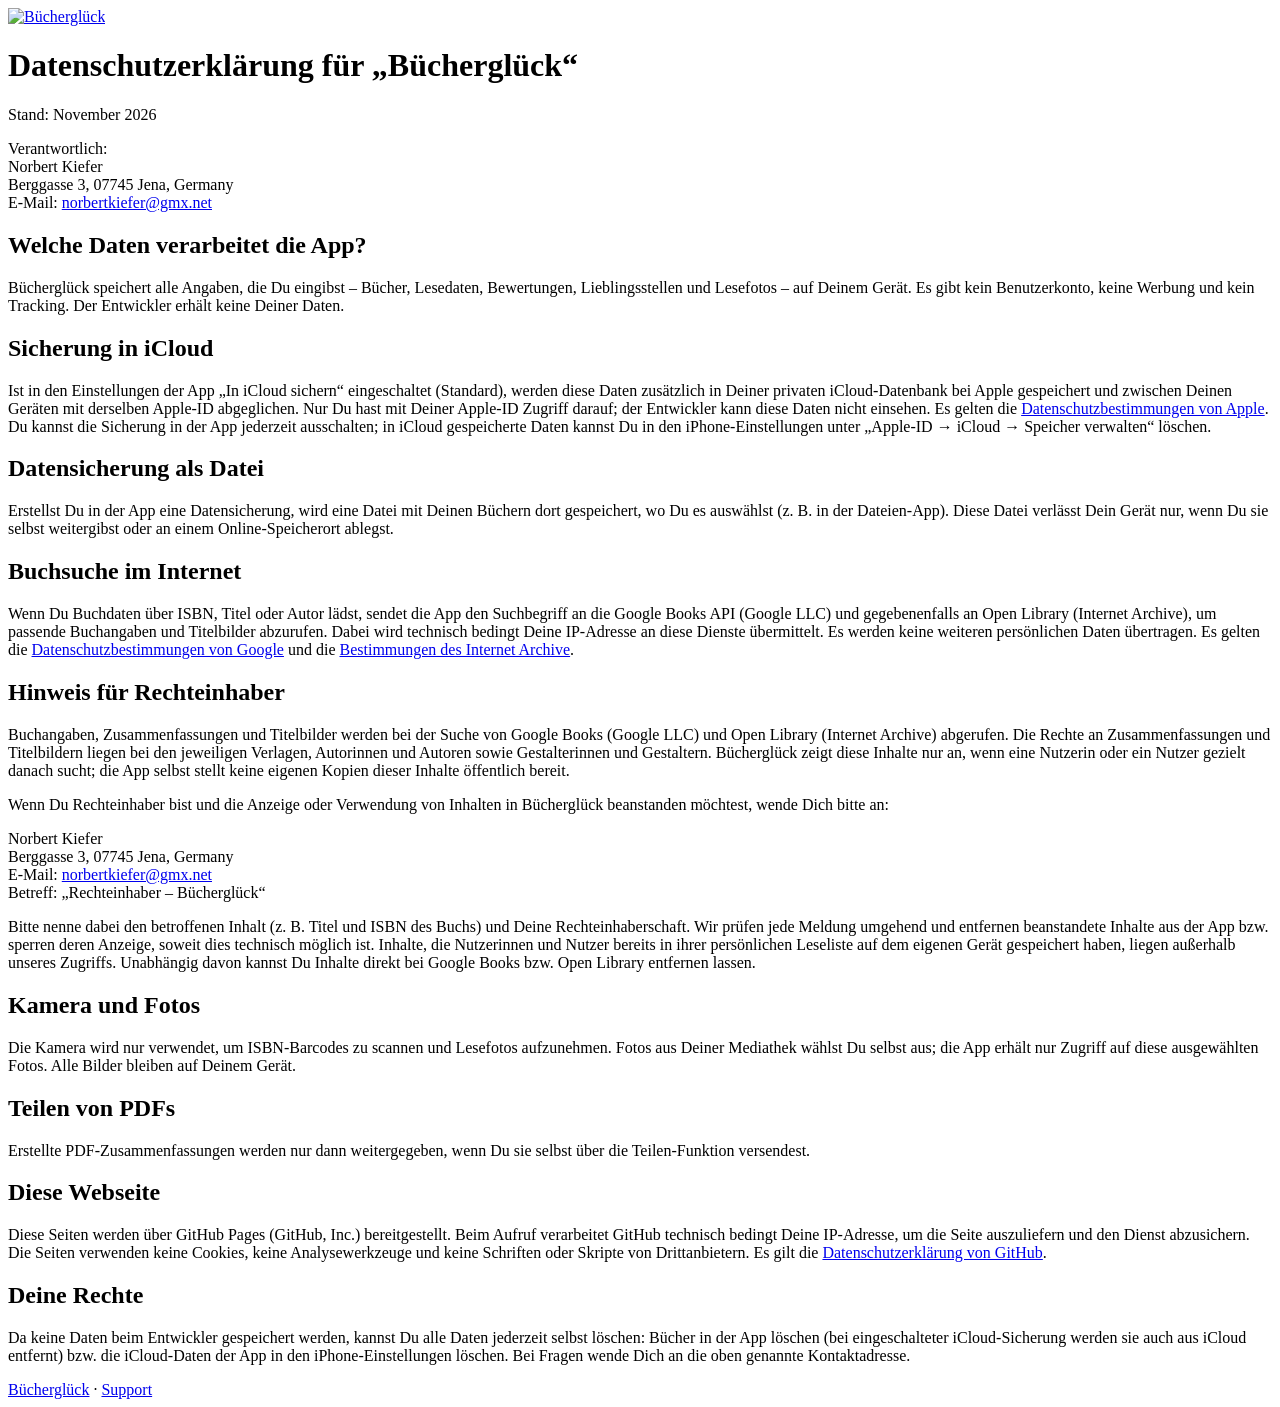
==== datenschutz.html @ dd7f5f45 "Add files via upload" ====
<!DOCTYPE html>
<html lang="de">
<head>
    <meta charset="utf-8">
    <meta name="viewport" content="width=device-width, initial-scale=1">
    <title>Bücherglück – Datenschutzerklärung</title>
    <link rel="stylesheet" href="stil.css">
</head>
<body>
<main>
    <header>
        <a href="index.html"><img src="icon.png" alt="Bücherglück"></a>
        <h1>Datenschutzerklärung für „Bücherglück“</h1>
    </header>

    <p class="stand">Stand: November 2026</p>

    <p>Verantwortlich:<br>
    Norbert Kiefer<br>
    Berggasse 3, 07745 Jena, Germany<br>
    E-Mail: <a href="mailto:norbertkiefer@gmx.net">norbertkiefer@gmx.net</a></p>

    <h2>Welche Daten verarbeitet die App?</h2>
    <p>Bücherglück speichert alle Angaben, die Du eingibst – Bücher, Lesedaten, Bewertungen, Lieblingsstellen und Lesefotos – auf Deinem Gerät. Es gibt kein Benutzerkonto, keine Werbung und kein Tracking. Der Entwickler erhält keine Deiner Daten.</p>

    <h2>Sicherung in iCloud</h2>
    <p>Ist in den Einstellungen der App „In iCloud sichern“ eingeschaltet (Standard), werden diese Daten zusätzlich in Deiner privaten iCloud-Datenbank bei Apple gespeichert und zwischen Deinen Geräten mit derselben Apple-ID abgeglichen. Nur Du hast mit Deiner Apple-ID Zugriff darauf; der Entwickler kann diese Daten nicht einsehen. Es gelten die <a href="https://www.apple.com/de/legal/privacy/">Datenschutzbestimmungen von Apple</a>. Du kannst die Sicherung in der App jederzeit ausschalten; in iCloud gespeicherte Daten kannst Du in den iPhone-Einstellungen unter „Apple-ID → iCloud → Speicher verwalten“ löschen.</p>

    <h2>Datensicherung als Datei</h2>
    <p>Erstellst Du in der App eine Datensicherung, wird eine Datei mit Deinen Büchern dort gespeichert, wo Du es auswählst (z. B. in der Dateien-App). Diese Datei verlässt Dein Gerät nur, wenn Du sie selbst weitergibst oder an einem Online-Speicherort ablegst.</p>

    <h2>Buchsuche im Internet</h2>
    <p>Wenn Du Buchdaten über ISBN, Titel oder Autor lädst, sendet die App den Suchbegriff an die Google Books API (Google LLC) und gegebenenfalls an Open Library (Internet Archive), um passende Buchangaben und Titelbilder abzurufen. Dabei wird technisch bedingt Deine IP-Adresse an diese Dienste übermittelt. Es werden keine weiteren persönlichen Daten übertragen. Es gelten die <a href="https://policies.google.com/privacy">Datenschutzbestimmungen von Google</a> und die <a href="https://archive.org/about/terms.php">Bestimmungen des Internet Archive</a>.</p>

    <h2>Hinweis für Rechteinhaber</h2>
    <p>Buchangaben, Zusammenfassungen und Titelbilder werden bei der Suche von Google Books (Google LLC) und Open Library (Internet Archive) abgerufen. Die Rechte an Zusammenfassungen und Titelbildern liegen bei den jeweiligen Verlagen, Autorinnen und Autoren sowie Gestalterinnen und Gestaltern. Bücherglück zeigt diese Inhalte nur an, wenn eine Nutzerin oder ein Nutzer gezielt danach sucht; die App selbst stellt keine eigenen Kopien dieser Inhalte öffentlich bereit.</p>
    <p>Wenn Du Rechteinhaber bist und die Anzeige oder Verwendung von Inhalten in Bücherglück beanstanden möchtest, wende Dich bitte an:</p>
    <p>Norbert Kiefer<br>
    Berggasse 3, 07745 Jena, Germany<br>
    E-Mail: <a href="mailto:norbertkiefer@gmx.net">norbertkiefer@gmx.net</a><br>
    Betreff: „Rechteinhaber – Bücherglück“</p>
    <p>Bitte nenne dabei den betroffenen Inhalt (z. B. Titel und ISBN des Buchs) und Deine Rechteinhaberschaft. Wir prüfen jede Meldung umgehend und entfernen beanstandete Inhalte aus der App bzw. sperren deren Anzeige, soweit dies technisch möglich ist. Inhalte, die Nutzerinnen und Nutzer bereits in ihrer persönlichen Leseliste auf dem eigenen Gerät gespeichert haben, liegen außerhalb unseres Zugriffs. Unabhängig davon kannst Du Inhalte direkt bei Google Books bzw. Open Library entfernen lassen.</p>

    <h2>Kamera und Fotos</h2>
    <p>Die Kamera wird nur verwendet, um ISBN-Barcodes zu scannen und Lesefotos aufzunehmen. Fotos aus Deiner Mediathek wählst Du selbst aus; die App erhält nur Zugriff auf diese ausgewählten Fotos. Alle Bilder bleiben auf Deinem Gerät.</p>

    <h2>Teilen von PDFs</h2>
    <p>Erstellte PDF-Zusammenfassungen werden nur dann weitergegeben, wenn Du sie selbst über die Teilen-Funktion versendest.</p>

    <h2>Diese Webseite</h2>
    <p>Diese Seiten werden über GitHub Pages (GitHub, Inc.) bereitgestellt. Beim Aufruf verarbeitet GitHub technisch bedingt Deine IP-Adresse, um die Seite auszuliefern und den Dienst abzusichern. Die Seiten verwenden keine Cookies, keine Analysewerkzeuge und keine Schriften oder Skripte von Drittanbietern. Es gilt die <a href="https://docs.github.com/de/site-policy/privacy-policies/github-general-privacy-statement">Datenschutzerklärung von GitHub</a>.</p>

    <h2>Deine Rechte</h2>
    <p>Da keine Daten beim Entwickler gespeichert werden, kannst Du alle Daten jederzeit selbst löschen: Bücher in der App löschen (bei eingeschalteter iCloud-Sicherung werden sie auch aus iCloud entfernt) bzw. die iCloud-Daten der App in den iPhone-Einstellungen löschen. Bei Fragen wende Dich an die oben genannte Kontaktadresse.</p>

    <footer><a href="index.html">Bücherglück</a> · <a href="support.html">Support</a></footer>
</main>
</body>
</html>
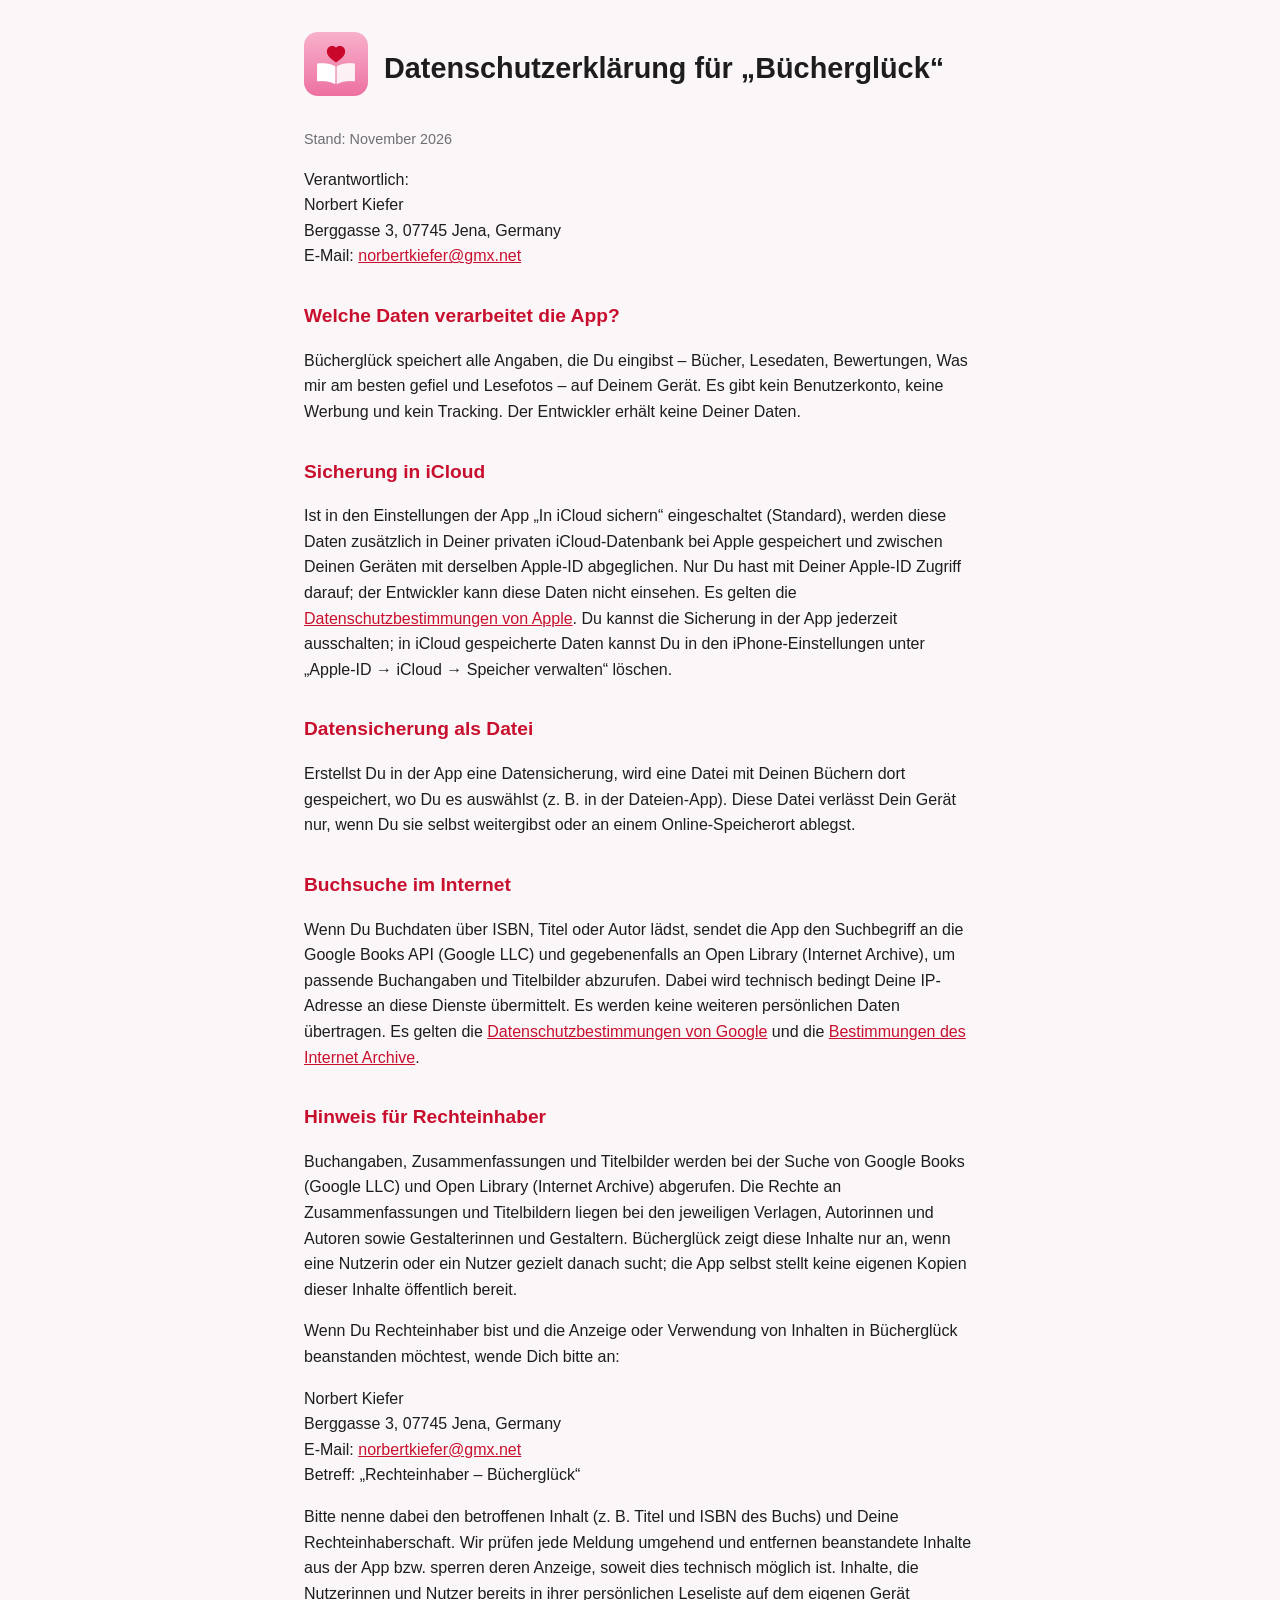
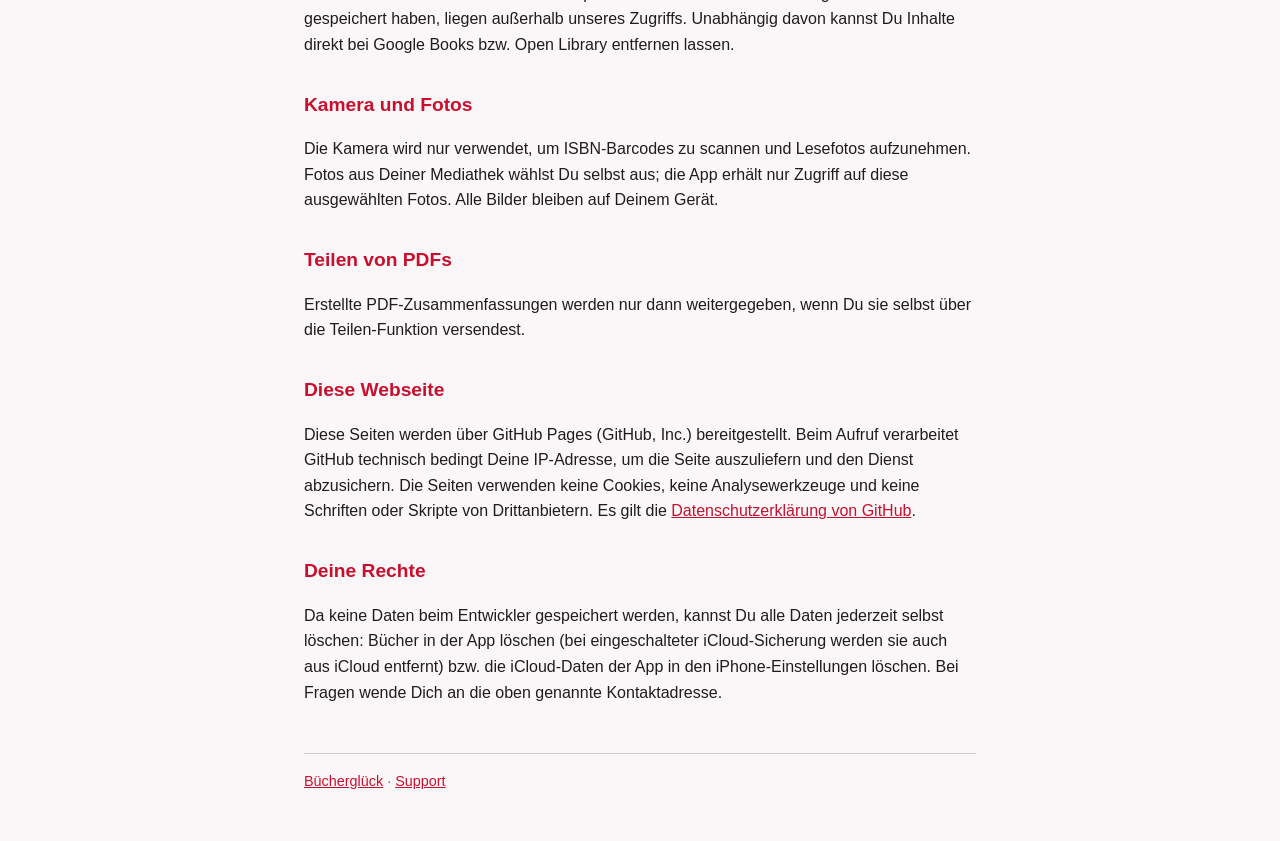
==== commit 27876982: "Update datenschutz.html" ====
--- a/datenschutz.html
+++ b/datenschutz.html
@@ -21,7 +21,7 @@
     E-Mail: <a href="mailto:norbertkiefer@gmx.net">norbertkiefer@gmx.net</a></p>
 
     <h2>Welche Daten verarbeitet die App?</h2>
-    <p>Bücherglück speichert alle Angaben, die Du eingibst – Bücher, Lesedaten, Bewertungen, Lieblingsstellen und Lesefotos – auf Deinem Gerät. Es gibt kein Benutzerkonto, keine Werbung und kein Tracking. Der Entwickler erhält keine Deiner Daten.</p>
+    <p>Bücherglück speichert alle Angaben, die Du eingibst – Bücher, Lesedaten, Bewertungen, Was mir am besten gefiel und Lesefotos – auf Deinem Gerät. Es gibt kein Benutzerkonto, keine Werbung und kein Tracking. Der Entwickler erhält keine Deiner Daten.</p>
 
     <h2>Sicherung in iCloud</h2>
     <p>Ist in den Einstellungen der App „In iCloud sichern“ eingeschaltet (Standard), werden diese Daten zusätzlich in Deiner privaten iCloud-Datenbank bei Apple gespeichert und zwischen Deinen Geräten mit derselben Apple-ID abgeglichen. Nur Du hast mit Deiner Apple-ID Zugriff darauf; der Entwickler kann diese Daten nicht einsehen. Es gelten die <a href="https://www.apple.com/de/legal/privacy/">Datenschutzbestimmungen von Apple</a>. Du kannst die Sicherung in der App jederzeit ausschalten; in iCloud gespeicherte Daten kannst Du in den iPhone-Einstellungen unter „Apple-ID → iCloud → Speicher verwalten“ löschen.</p>
--- a/stil.css
+++ b/stil.css
@@ -0,0 +1,85 @@
+/* Schlichtes Layout ohne externe Schriften oder Skripte (keine Daten an Dritte). */
+:root {
+    --akzent: #C8102E;
+    --text: #1d1d1f;
+    --grau: #6e6e73;
+    --hintergrund: #fbf7f8;
+}
+
+@media (prefers-color-scheme: dark) {
+    :root {
+        --akzent: #ff5a6e;
+        --text: #f5f5f7;
+        --grau: #a1a1a6;
+        --hintergrund: #1c1c1e;
+    }
+}
+
+body {
+    margin: 0;
+    font-family: -apple-system, BlinkMacSystemFont, "Helvetica Neue", Arial, sans-serif;
+    line-height: 1.6;
+    color: var(--text);
+    background: var(--hintergrund);
+}
+
+main {
+    max-width: 42rem;
+    margin: 0 auto;
+    padding: 2rem 1.25rem 3rem;
+}
+
+header {
+    display: flex;
+    align-items: center;
+    gap: 1rem;
+    margin-bottom: 1.5rem;
+}
+
+header img {
+    width: 64px;
+    height: 64px;
+    border-radius: 14px;
+}
+
+header a {
+    color: inherit;
+    text-decoration: none;
+}
+
+h1 {
+    font-size: 1.8rem;
+    margin: 0;
+}
+
+h2 {
+    font-size: 1.2rem;
+    margin-top: 2rem;
+    color: var(--akzent);
+}
+
+a {
+    color: var(--akzent);
+}
+
+.stand,
+footer {
+    color: var(--grau);
+    font-size: 0.9rem;
+}
+
+nav ul {
+    list-style: none;
+    padding: 0;
+}
+
+nav li {
+    margin: 0.5rem 0;
+    font-size: 1.1rem;
+}
+
+footer {
+    margin-top: 3rem;
+    border-top: 1px solid color-mix(in srgb, var(--grau) 30%, transparent);
+    padding-top: 1rem;
+}
